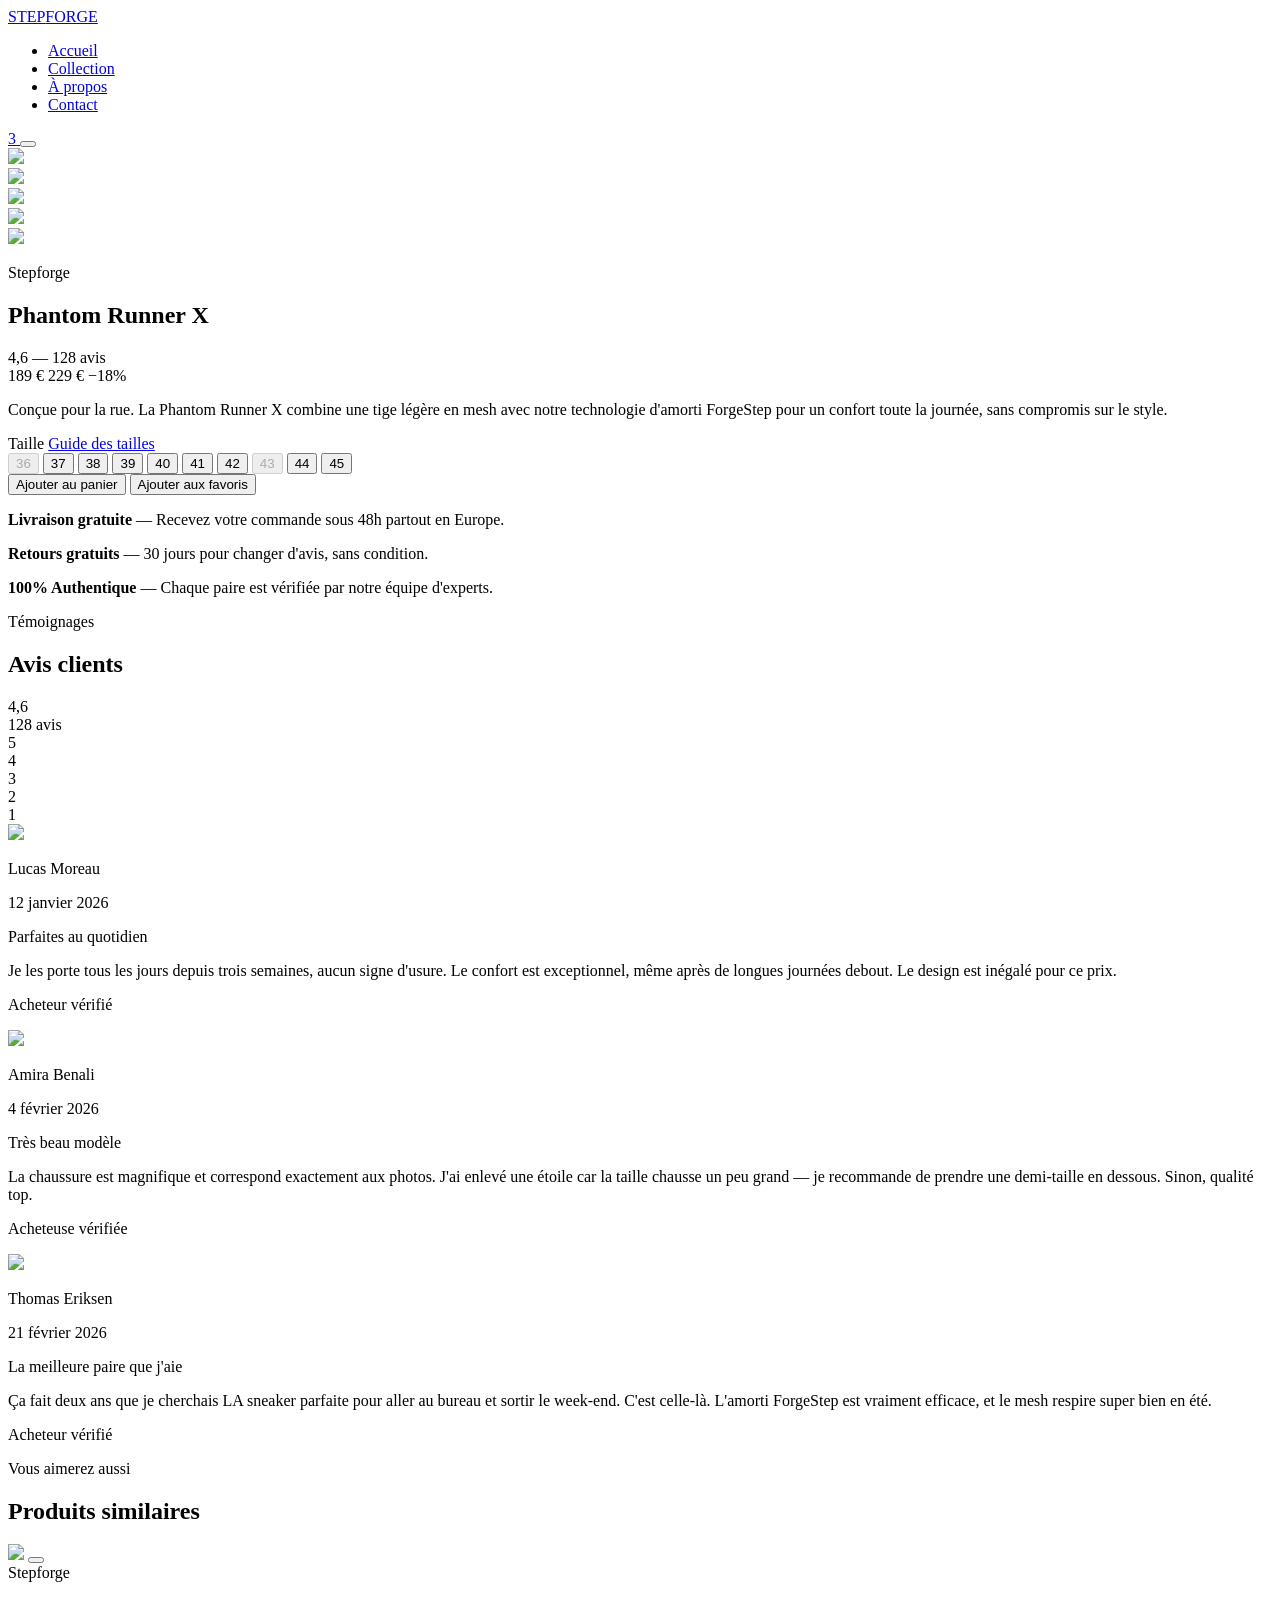
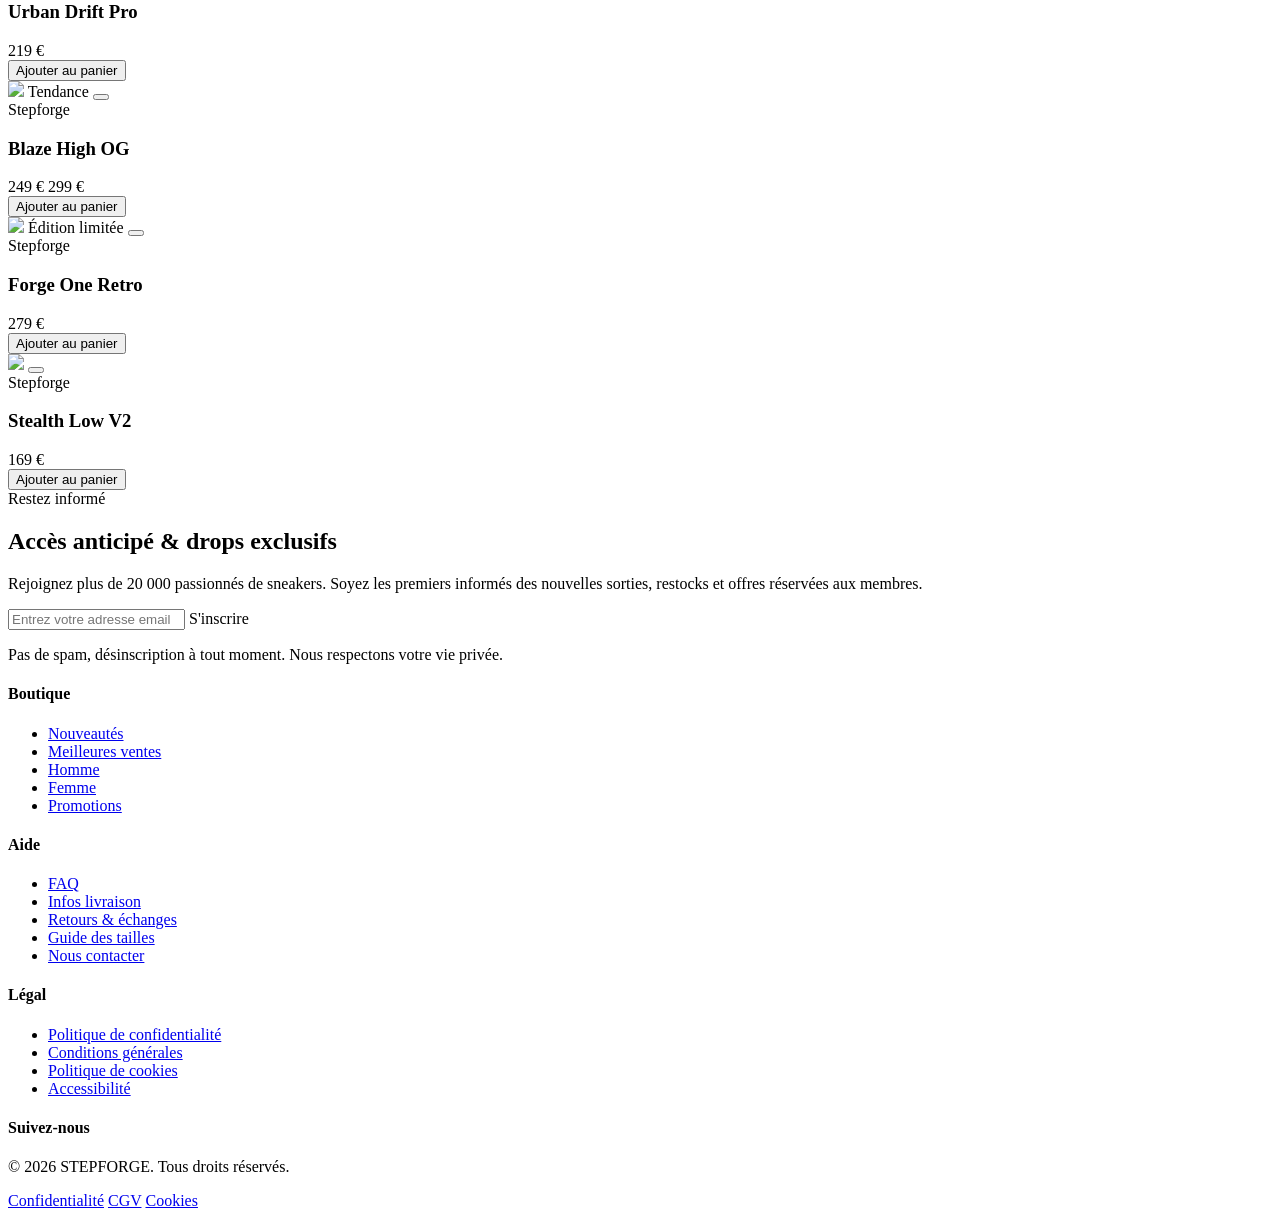
==== product.html @ 071e8141 "initialization" ====
<!doctype html>
<html>
  <head>
    <meta charset="UTF-8" />
    <meta name="viewport" content="width=device-width, initial-scale=1.0" />
    <title>STEPFORGE — Phantom Runner X</title>

    <!-- Ionicons -->
    <script
      type="module"
      src="https://unpkg.com/ionicons@7.1.0/dist/ionicons/ionicons.esm.js"
    ></script>
    <script
      nomodule
      src="https://unpkg.com/ionicons@7.1.0/dist/ionicons/ionicons.js"
    ></script>

    <link rel="stylesheet" href="assets/css/style.css" />
    <link rel="stylesheet" href="assets/css/pages/product.css" />
  </head>
  <body>
    <!-- ==========================================
       NAVBAR
    =========================================== -->
    <nav class="navbar" id="haut">
      <div class="container">
        <a href="index.html" class="navbar__logo">STEP<span>FORGE</span></a>

        <ul class="navbar__links">
          <li><a href="index.html">Accueil</a></li>
          <li><a href="shop.html">Collection</a></li>
          <li><a href="index.html#a-propos">&Agrave; propos</a></li>
          <li><a href="index.html#contact">Contact</a></li>
        </ul>

        <div class="navbar__actions">
          <a href="#" class="navbar__cart">
            <ion-icon name="bag-handle-outline"></ion-icon>
            <span class="navbar__cart-badge">3</span>
          </a>
          <button class="navbar__burger">
            <ion-icon name="menu-outline"></ion-icon>
          </button>
        </div>
      </div>
    </nav>

    <!-- ==========================================
       PRODUCT DETAIL
    =========================================== -->
    <section class="product-detail">
      <div class="container">
        <div class="product-detail__inner">
          <!-- Galerie -->
          <div class="product-gallery">
            <div class="product-gallery__main">
              <img
                class="placeholder-img"
                src="https://images.unsplash.com/photo-1542291026-7eec264c27ff?w=800&h=800&fit=crop&q=80"

              />
            </div>
            <div class="product-gallery__thumbs">
              <div
                class="product-gallery__thumb product-gallery__thumb--active"
              >
                <img
                  class="placeholder-img"
                  src="https://images.unsplash.com/photo-1542291026-7eec264c27ff?w=200&h=200&fit=crop&q=80"

                />
              </div>
              <div class="product-gallery__thumb">
                <img
                  class="placeholder-img"
                  src="https://images.unsplash.com/photo-1595950653106-6c9ebd614d3a?w=200&h=200&fit=crop&q=80"

                />
              </div>
              <div class="product-gallery__thumb">
                <img
                  class="placeholder-img"
                  src="https://images.unsplash.com/photo-1600185365926-3a2ce3cdb9eb?w=200&h=200&fit=crop&q=80"

                />
              </div>
              <div class="product-gallery__thumb">
                <img
                  class="placeholder-img"
                  src="https://images.unsplash.com/photo-1460353581641-37baddab0fa2?w=200&h=200&fit=crop&q=80"

                />
              </div>
            </div>
          </div>

          <!-- Infos produit -->
          <div class="product-info">
            <p class="product-info__brand">Stepforge</p>
            <h1 class="product-info__name">Phantom Runner X</h1>

            <div class="product-info__rating">
              <div class="product-info__stars">
                <ion-icon name="star"></ion-icon>
                <ion-icon name="star"></ion-icon>
                <ion-icon name="star"></ion-icon>
                <ion-icon name="star"></ion-icon>
                <ion-icon name="star-half-outline"></ion-icon>
              </div>
              <span class="product-info__rating-count"
                >4,6 &mdash; 128 avis</span
              >
            </div>

            <div class="product-info__price-block">
              <span class="product-info__price-current">189&nbsp;&euro;</span>
              <span class="product-info__price-old">229&nbsp;&euro;</span>
              <span class="product-info__price-badge">&minus;18%</span>
            </div>

            <p class="product-info__desc">
              Con&ccedil;ue pour la rue. La Phantom Runner X combine une tige
              l&eacute;g&egrave;re en mesh avec notre technologie d'amorti
              ForgeStep pour un confort toute la journ&eacute;e, sans compromis
              sur le style.
            </p>

            <!-- Sélecteur de taille -->
            <div class="size-selector">
              <div class="size-selector__label">
                <span>Taille</span>
                <a href="#">Guide des tailles</a>
              </div>
              <div class="size-selector__grid">
                <button
                  class="size-selector__btn size-selector__btn--unavailable"
                  disabled
                >
                  36
                </button>
                <button class="size-selector__btn">37</button>
                <button class="size-selector__btn">38</button>
                <button class="size-selector__btn size-selector__btn--active">
                  39
                </button>
                <button class="size-selector__btn">40</button>
                <button class="size-selector__btn">41</button>
                <button class="size-selector__btn">42</button>
                <button
                  class="size-selector__btn size-selector__btn--unavailable"
                  disabled
                >
                  43
                </button>
                <button class="size-selector__btn">44</button>
                <button class="size-selector__btn">45</button>
              </div>
            </div>

            <!-- Actions -->
            <div class="product-actions">
              <button class="btn btn--primary">
                <ion-icon name="bag-add-outline"></ion-icon>
                Ajouter au panier
              </button>
              <button class="product-actions__wishlist">
                <ion-icon name="heart-outline"></ion-icon>
                Ajouter aux favoris
              </button>
            </div>

            <!-- Méta (livraison, retours) -->
            <div class="product-meta">
              <div class="product-meta__item">
                <ion-icon name="rocket-outline"></ion-icon>
                <p class="product-meta__text">
                  <strong>Livraison gratuite</strong> — Recevez votre commande
                  sous 48h partout en Europe.
                </p>
              </div>
              <div class="product-meta__item">
                <ion-icon name="refresh-outline"></ion-icon>
                <p class="product-meta__text">
                  <strong>Retours gratuits</strong> — 30 jours pour changer
                  d'avis, sans condition.
                </p>
              </div>
              <div class="product-meta__item">
                <ion-icon name="shield-checkmark-outline"></ion-icon>
                <p class="product-meta__text">
                  <strong>100% Authentique</strong> — Chaque paire est
                  v&eacute;rifi&eacute;e par notre &eacute;quipe d'experts.
                </p>
              </div>
            </div>
          </div>
        </div>
      </div>
    </section>

    <!-- ==========================================
       AVIS CLIENTS
    =========================================== -->
    <section class="reviews">
      <div class="container">
        <div class="reviews__header">
          <span class="section-label">T&eacute;moignages</span>
          <h2 class="section-title">Avis clients</h2>
        </div>

        <!-- Résumé des avis -->
        <div class="reviews__summary">
          <div class="reviews__score">
            <span class="reviews__score-number">4,6</span>
            <div class="reviews__score-stars">
              <ion-icon name="star"></ion-icon>
              <ion-icon name="star"></ion-icon>
              <ion-icon name="star"></ion-icon>
              <ion-icon name="star"></ion-icon>
              <ion-icon name="star-half-outline"></ion-icon>
            </div>
            <span class="reviews__score-count">128 avis</span>
          </div>

          <div class="reviews__bars">
            <div class="reviews__bar-row">
              <span class="reviews__bar-label">5</span>
              <div class="reviews__bar-track">
                <div class="reviews__bar-fill" style="width: 68%"></div>
              </div>
            </div>
            <div class="reviews__bar-row">
              <span class="reviews__bar-label">4</span>
              <div class="reviews__bar-track">
                <div class="reviews__bar-fill" style="width: 20%"></div>
              </div>
            </div>
            <div class="reviews__bar-row">
              <span class="reviews__bar-label">3</span>
              <div class="reviews__bar-track">
                <div class="reviews__bar-fill" style="width: 7%"></div>
              </div>
            </div>
            <div class="reviews__bar-row">
              <span class="reviews__bar-label">2</span>
              <div class="reviews__bar-track">
                <div class="reviews__bar-fill" style="width: 3%"></div>
              </div>
            </div>
            <div class="reviews__bar-row">
              <span class="reviews__bar-label">1</span>
              <div class="reviews__bar-track">
                <div class="reviews__bar-fill" style="width: 2%"></div>
              </div>
            </div>
          </div>
        </div>

        <!-- Grille des avis -->
        <div class="reviews__grid">
          <!-- Avis 1 -->
          <article class="review-card">
            <div class="review-card__header">
              <div class="review-card__author">
                <div class="review-card__avatar">
                  <img
                    class="placeholder-img"
                    src="https://images.unsplash.com/photo-1507003211169-0a1dd7228f2d?w=96&h=96&fit=crop&crop=face&q=80"

                  />
                </div>
                <div>
                  <p class="review-card__name">Lucas Moreau</p>
                  <p class="review-card__date">12 janvier 2026</p>
                </div>
              </div>
              <div class="review-card__stars">
                <ion-icon name="star"></ion-icon>
                <ion-icon name="star"></ion-icon>
                <ion-icon name="star"></ion-icon>
                <ion-icon name="star"></ion-icon>
                <ion-icon name="star"></ion-icon>
              </div>
            </div>
            <p class="review-card__title">Parfaites au quotidien</p>
            <p class="review-card__body">
              Je les porte tous les jours depuis trois semaines, aucun signe
              d'usure. Le confort est exceptionnel, m&ecirc;me apr&egrave;s de
              longues journ&eacute;es debout. Le design est
              in&eacute;gal&eacute; pour ce prix.
            </p>
            <p class="review-card__verified">
              <ion-icon name="checkmark-circle-outline"></ion-icon>
              Acheteur v&eacute;rifi&eacute;
            </p>
          </article>

          <!-- Avis 2 -->
          <article class="review-card">
            <div class="review-card__header">
              <div class="review-card__author">
                <div class="review-card__avatar">
                  <img
                    class="placeholder-img"
                    src="https://images.unsplash.com/photo-1494790108377-be9c29b29330?w=96&h=96&fit=crop&crop=face&q=80"

                  />
                </div>
                <div>
                  <p class="review-card__name">Amira Benali</p>
                  <p class="review-card__date">4 f&eacute;vrier 2026</p>
                </div>
              </div>
              <div class="review-card__stars">
                <ion-icon name="star"></ion-icon>
                <ion-icon name="star"></ion-icon>
                <ion-icon name="star"></ion-icon>
                <ion-icon name="star"></ion-icon>
                <ion-icon name="star-outline"></ion-icon>
              </div>
            </div>
            <p class="review-card__title">Tr&egrave;s beau mod&egrave;le</p>
            <p class="review-card__body">
              La chaussure est magnifique et correspond exactement aux photos.
              J'ai enlev&eacute; une &eacute;toile car la taille chausse un peu
              grand &mdash; je recommande de prendre une demi-taille en dessous.
              Sinon, qualit&eacute; top.
            </p>
            <p class="review-card__verified">
              <ion-icon name="checkmark-circle-outline"></ion-icon>
              Acheteuse v&eacute;rifi&eacute;e
            </p>
          </article>

          <!-- Avis 3 -->
          <article class="review-card">
            <div class="review-card__header">
              <div class="review-card__author">
                <div class="review-card__avatar">
                  <img
                    class="placeholder-img"
                    src="https://images.unsplash.com/photo-1506794778202-cad84cf45f1d?w=96&h=96&fit=crop&crop=face&q=80"

                  />
                </div>
                <div>
                  <p class="review-card__name">Thomas Eriksen</p>
                  <p class="review-card__date">21 f&eacute;vrier 2026</p>
                </div>
              </div>
              <div class="review-card__stars">
                <ion-icon name="star"></ion-icon>
                <ion-icon name="star"></ion-icon>
                <ion-icon name="star"></ion-icon>
                <ion-icon name="star"></ion-icon>
                <ion-icon name="star"></ion-icon>
              </div>
            </div>
            <p class="review-card__title">La meilleure paire que j'aie</p>
            <p class="review-card__body">
              &Ccedil;a fait deux ans que je cherchais LA sneaker parfaite pour
              aller au bureau et sortir le week-end. C'est celle-l&agrave;.
              L'amorti ForgeStep est vraiment efficace, et le mesh respire super
              bien en &eacute;t&eacute;.
            </p>
            <p class="review-card__verified">
              <ion-icon name="checkmark-circle-outline"></ion-icon>
              Acheteur v&eacute;rifi&eacute;
            </p>
          </article>
        </div>
      </div>
    </section>

    <!-- ==========================================
       PRODUITS LIÉS
    =========================================== -->
    <section class="related">
      <div class="container">
        <div class="related__header">
          <span class="section-label">Vous aimerez aussi</span>
          <h2 class="section-title">Produits similaires</h2>
        </div>

        <div class="related__grid">
          <article class="product-card">
            <div class="product-card__image">
              <img
                class="placeholder-img"
                src="https://images.unsplash.com/photo-1595950653106-6c9ebd614d3a?w=400&h=400&fit=crop&q=80"

              />
              <button class="product-card__wishlist">
                <ion-icon name="heart-outline"></ion-icon>
              </button>
            </div>
            <div class="product-card__body">
              <span class="product-card__brand">Stepforge</span>
              <h3 class="product-card__name">Urban Drift Pro</h3>
              <div class="product-card__price">
                <span class="product-card__price-current">219&nbsp;&euro;</span>
              </div>
              <button class="product-card__btn">
                <ion-icon name="bag-add-outline"></ion-icon>
                Ajouter au panier
              </button>
            </div>
          </article>

          <article class="product-card">
            <div class="product-card__image">
              <img
                class="placeholder-img"
                src="https://images.unsplash.com/photo-1600185365926-3a2ce3cdb9eb?w=400&h=400&fit=crop&q=80"

              />
              <span class="product-card__tag">Tendance</span>
              <button class="product-card__wishlist">
                <ion-icon name="heart-outline"></ion-icon>
              </button>
            </div>
            <div class="product-card__body">
              <span class="product-card__brand">Stepforge</span>
              <h3 class="product-card__name">Blaze High OG</h3>
              <div class="product-card__price">
                <span class="product-card__price-current">249&nbsp;&euro;</span>
                <span class="product-card__price-old">299&nbsp;&euro;</span>
              </div>
              <button class="product-card__btn">
                <ion-icon name="bag-add-outline"></ion-icon>
                Ajouter au panier
              </button>
            </div>
          </article>

          <article class="product-card">
            <div class="product-card__image">
              <img
                class="placeholder-img"
                src="https://images.unsplash.com/photo-1608231387042-66d1773070a5?w=400&h=400&fit=crop&q=80"

              />
              <span class="product-card__tag"
                >&Eacute;dition limit&eacute;e</span
              >
              <button class="product-card__wishlist">
                <ion-icon name="heart-outline"></ion-icon>
              </button>
            </div>
            <div class="product-card__body">
              <span class="product-card__brand">Stepforge</span>
              <h3 class="product-card__name">Forge One Retro</h3>
              <div class="product-card__price">
                <span class="product-card__price-current">279&nbsp;&euro;</span>
              </div>
              <button class="product-card__btn">
                <ion-icon name="bag-add-outline"></ion-icon>
                Ajouter au panier
              </button>
            </div>
          </article>

          <article class="product-card">
            <div class="product-card__image">
              <img
                class="placeholder-img"
                src="https://images.unsplash.com/photo-1549298916-b41d501d3772?w=400&h=400&fit=crop&q=80"

              />
              <button class="product-card__wishlist">
                <ion-icon name="heart-outline"></ion-icon>
              </button>
            </div>
            <div class="product-card__body">
              <span class="product-card__brand">Stepforge</span>
              <h3 class="product-card__name">Stealth Low V2</h3>
              <div class="product-card__price">
                <span class="product-card__price-current">169&nbsp;&euro;</span>
              </div>
              <button class="product-card__btn">
                <ion-icon name="bag-add-outline"></ion-icon>
                Ajouter au panier
              </button>
            </div>
          </article>
        </div>
      </div>
    </section>

    <!-- ==========================================
       NEWSLETTER
    =========================================== -->
    <section class="newsletter" id="contact">
      <div class="container">
        <div class="newsletter__inner">
          <span class="section-label">Restez inform&eacute;</span>
          <h2 class="newsletter__title">
            Acc&egrave;s anticip&eacute; &amp; drops exclusifs
          </h2>
          <p class="newsletter__text">
            Rejoignez plus de 20&nbsp;000 passionn&eacute;s de sneakers. Soyez
            les premiers inform&eacute;s des nouvelles sorties, restocks et
            offres r&eacute;serv&eacute;es aux membres.
          </p>
          <form class="newsletter__form" action="#" method="post">
            <input
              class="newsletter__input"
              placeholder="Entrez votre adresse email"
              required
            />
            <buttonclass="btn btn--primary newsletter__btn">
              S'inscrire
              <ion-icon name="arrow-forward-outline"></ion-icon>
            </button>
          </form>
          <p class="newsletter__disclaimer">
            Pas de spam, d&eacute;sinscription &agrave; tout moment. Nous
            respectons votre vie priv&eacute;e.
          </p>
        </div>
      </div>
    </section>

    <!-- ==========================================
       FOOTER
    =========================================== -->
    <footer class="footer">
      <div class="container">
        <div class="footer__grid">
          <div class="footer__col">
            <h4 class="footer__col-title">Boutique</h4>
            <ul class="footer__links">
              <li><a href="#">Nouveaut&eacute;s</a></li>
              <li><a href="#">Meilleures ventes</a></li>
              <li><a href="#">Homme</a></li>
              <li><a href="#">Femme</a></li>
              <li><a href="#">Promotions</a></li>
            </ul>
          </div>

          <div class="footer__col">
            <h4 class="footer__col-title">Aide</h4>
            <ul class="footer__links">
              <li><a href="#">FAQ</a></li>
              <li><a href="#">Infos livraison</a></li>
              <li><a href="#">Retours &amp; &eacute;changes</a></li>
              <li><a href="#">Guide des tailles</a></li>
              <li><a href="#">Nous contacter</a></li>
            </ul>
          </div>

          <div class="footer__col">
            <h4 class="footer__col-title">L&eacute;gal</h4>
            <ul class="footer__links">
              <li><a href="#">Politique de confidentialit&eacute;</a></li>
              <li><a href="#">Conditions g&eacute;n&eacute;rales</a></li>
              <li><a href="#">Politique de cookies</a></li>
              <li><a href="#">Accessibilit&eacute;</a></li>
            </ul>
          </div>

          <div class="footer__col">
            <h4 class="footer__col-title">Suivez-nous</h4>
            <div class="footer__social">
              <a href="#">
                <ion-icon name="logo-instagram"></ion-icon>
              </a>
              <a href="#">
                <ion-icon name="logo-twitter"></ion-icon>
              </a>
              <a href="#">
                <ion-icon name="logo-tiktok"></ion-icon>
              </a>
              <a href="#">
                <ion-icon name="logo-youtube"></ion-icon>
              </a>
            </div>
          </div>
        </div>

        <div class="footer__bottom">
          <p class="footer__copyright">
            &copy; 2026 STEPFORGE. Tous droits r&eacute;serv&eacute;s.
          </p>
          <div class="footer__bottom-links">
            <a href="#">Confidentialit&eacute;</a>
            <a href="#">CGV</a>
            <a href="#">Cookies</a>
          </div>
        </div>
      </div>
    </footer>
  </body>
</html>
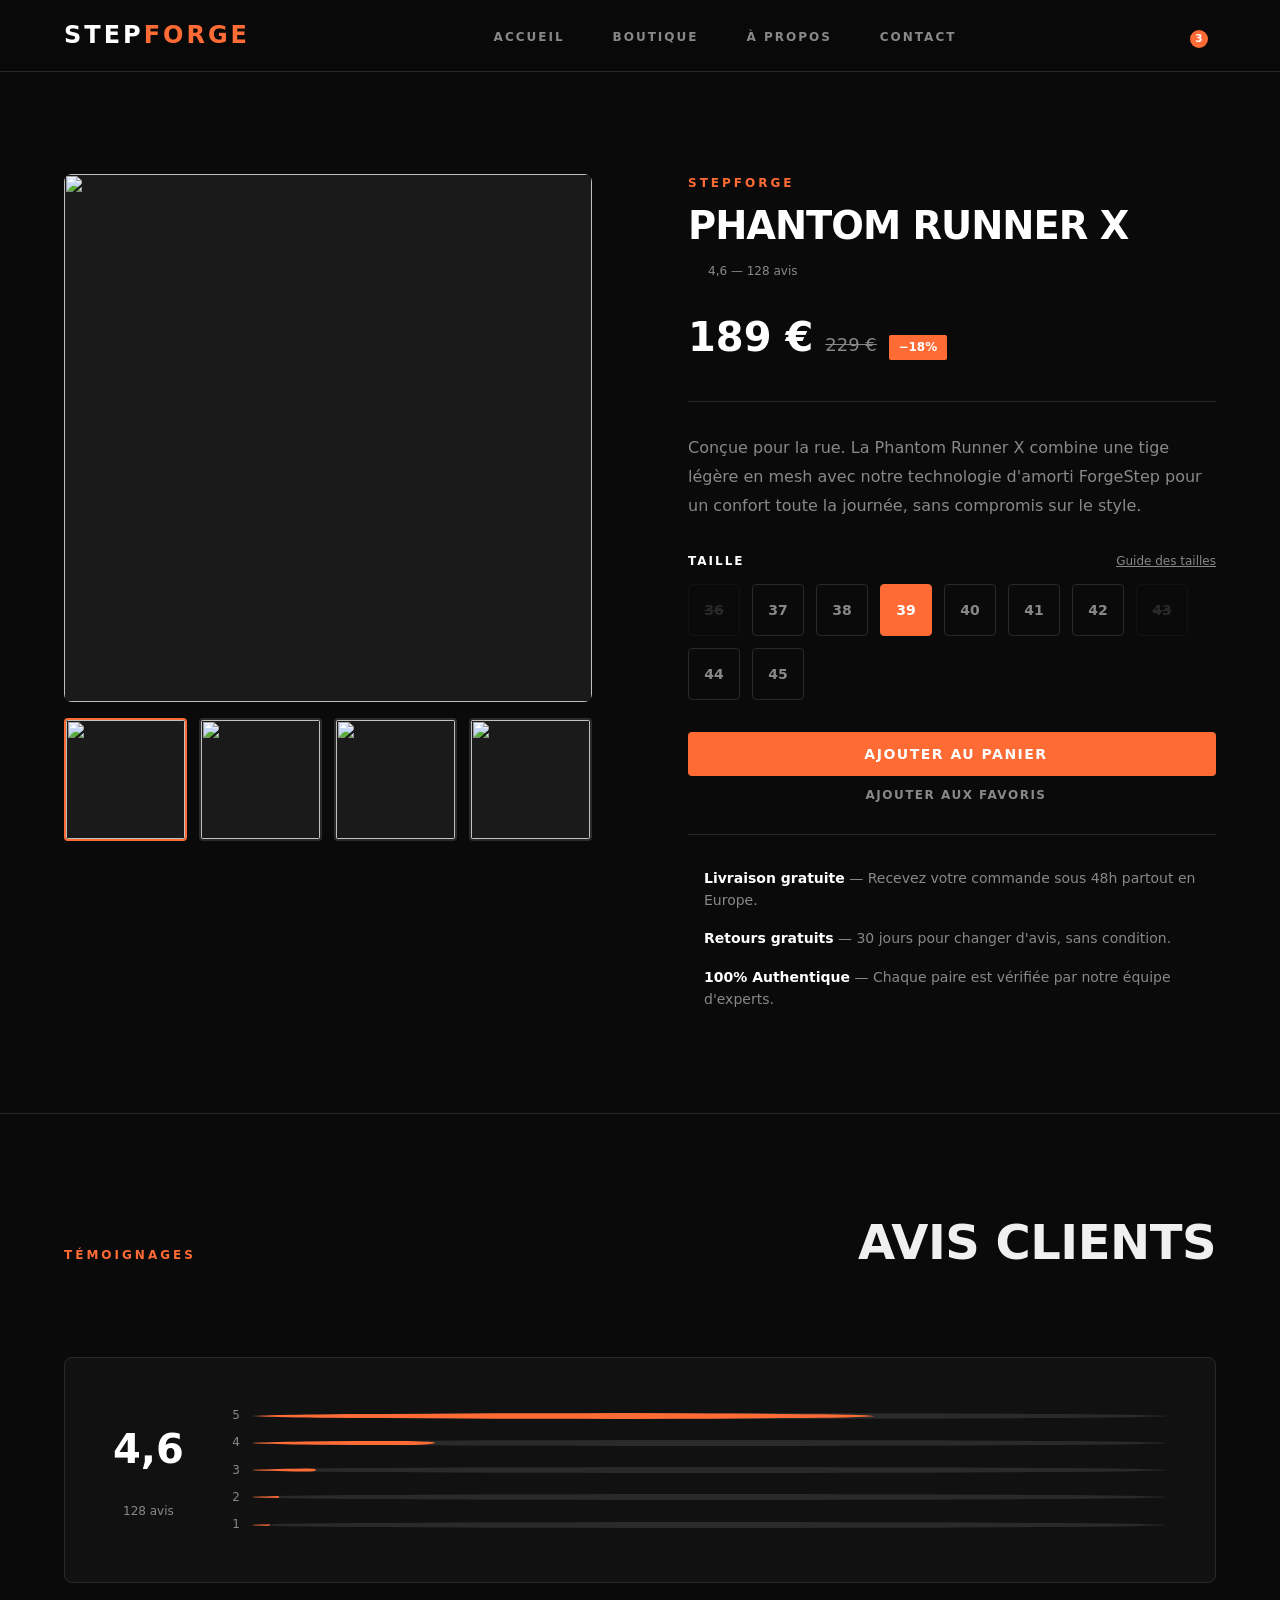
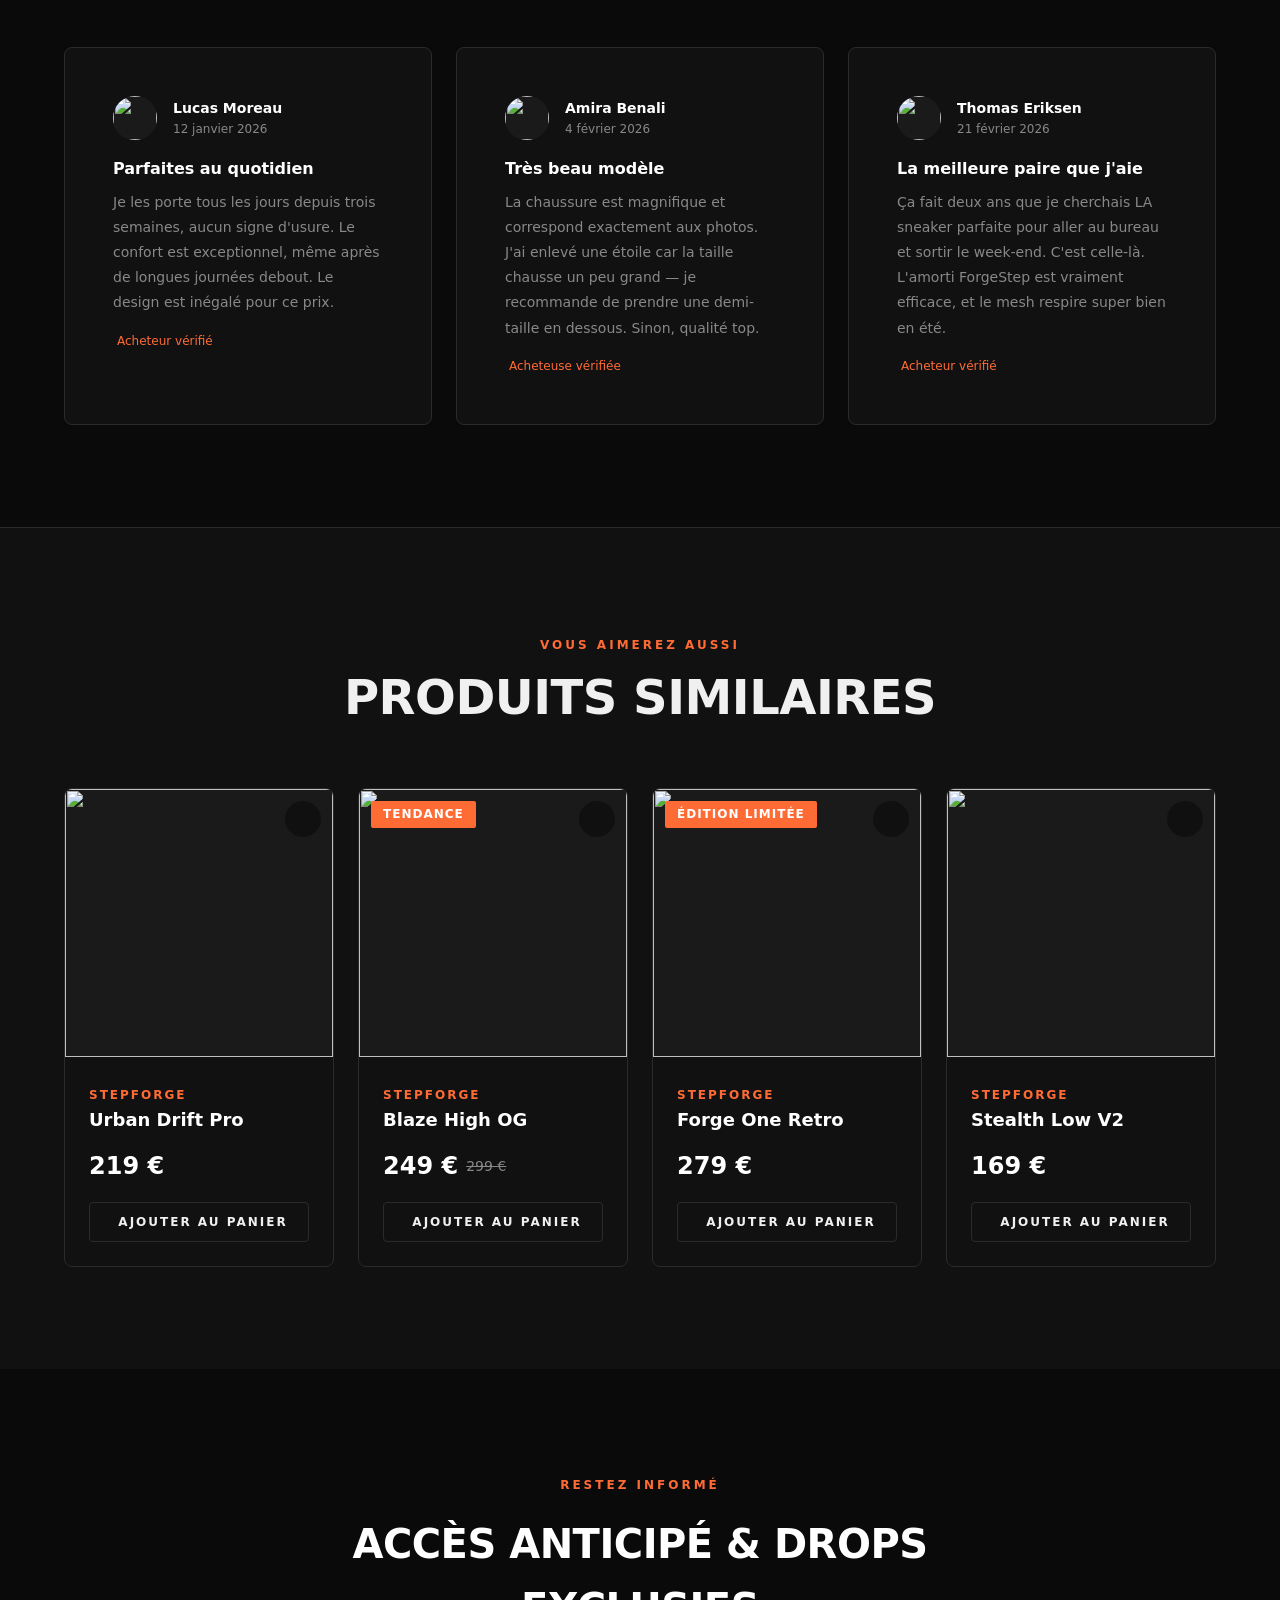
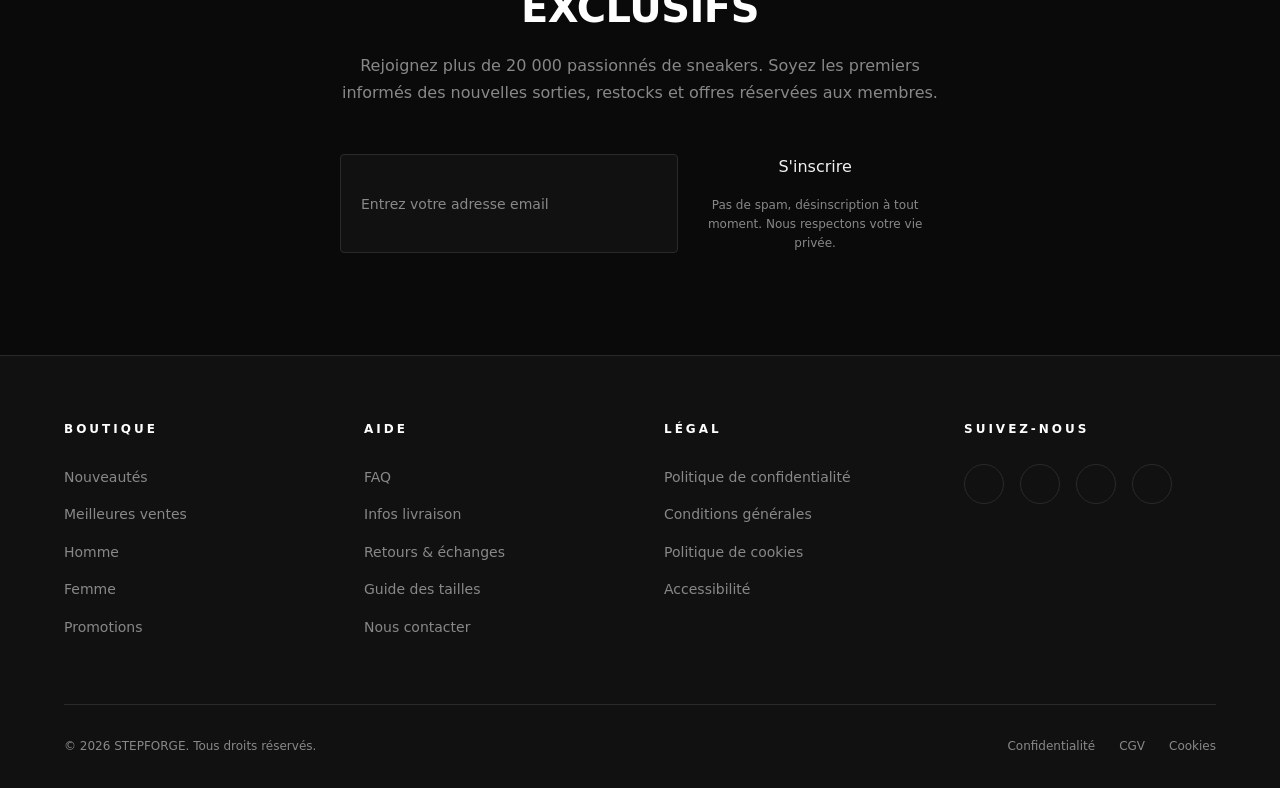
==== commit 540492cc: "finish" ====
--- a/product.html
+++ b/product.html
@@ -22,23 +22,23 @@
     <!-- ==========================================
        NAVBAR
     =========================================== -->
-    <nav class="navbar" id="haut">
+    <nav class="navbar" id="accueil">
       <div class="container">
-        <a href="index.html" class="navbar__logo">STEP<span>FORGE</span></a>
+        <a href="index.html" class="navbar__logo" role="button">STEP<span>FORGE</span></a>
 
         <ul class="navbar__links">
-          <li><a href="index.html">Accueil</a></li>
-          <li><a href="shop.html">Collection</a></li>
-          <li><a href="index.html#a-propos">&Agrave; propos</a></li>
-          <li><a href="index.html#contact">Contact</a></li>
+          <li><a href="index.html" role="link">Accueil</a></li>
+          <li><a href="shop.html" role="link">Boutique</a></li>
+          <li><a href="#a-propos" role="link">&Agrave; propos</a></li>
+          <li><a href="#contact" role="link">Contact</a></li>
         </ul>
 
         <div class="navbar__actions">
-          <a href="#" class="navbar__cart">
+          <a href="#" class="navbar__cart" aria-label="panier">
             <ion-icon name="bag-handle-outline"></ion-icon>
             <span class="navbar__cart-badge">3</span>
           </a>
-          <button class="navbar__burger">
+          <button class="navbar__burger" aria-label="menu burger">
             <ion-icon name="menu-outline"></ion-icon>
           </button>
         </div>
@@ -160,11 +160,11 @@
             <!-- Actions -->
             <div class="product-actions">
               <button class="btn btn--primary">
-                <ion-icon name="bag-add-outline"></ion-icon>
+                <ion-icon name="bag-add-outline" aria-label="panier"></ion-icon>
                 Ajouter au panier
               </button>
               <button class="product-actions__wishlist">
-                <ion-icon name="heart-outline"></ion-icon>
+                <ion-icon name="heart-outline" aria-label="like"></ion-icon>
                 Ajouter aux favoris
               </button>
             </div>
@@ -391,7 +391,7 @@
 
               />
               <button class="product-card__wishlist">
-                <ion-icon name="heart-outline"></ion-icon>
+                <ion-icon name="heart-outline" aria-label="like"></ion-icon>
               </button>
             </div>
             <div class="product-card__body">
@@ -401,7 +401,7 @@
                 <span class="product-card__price-current">219&nbsp;&euro;</span>
               </div>
               <button class="product-card__btn">
-                <ion-icon name="bag-add-outline"></ion-icon>
+                <ion-icon name="bag-add-outline" aria-label="panier"></ion-icon>
                 Ajouter au panier
               </button>
             </div>
@@ -416,7 +416,7 @@
               />
               <span class="product-card__tag">Tendance</span>
               <button class="product-card__wishlist">
-                <ion-icon name="heart-outline"></ion-icon>
+                <ion-icon name="heart-outline" aria-label="like"></ion-icon>
               </button>
             </div>
             <div class="product-card__body">
@@ -427,7 +427,7 @@
                 <span class="product-card__price-old">299&nbsp;&euro;</span>
               </div>
               <button class="product-card__btn">
-                <ion-icon name="bag-add-outline"></ion-icon>
+                <ion-icon name="bag-add-outline" aria-label="panier"></ion-icon>
                 Ajouter au panier
               </button>
             </div>
@@ -444,7 +444,7 @@
                 >&Eacute;dition limit&eacute;e</span
               >
               <button class="product-card__wishlist">
-                <ion-icon name="heart-outline"></ion-icon>
+                <ion-icon name="heart-outline" aria-label="like"></ion-icon>
               </button>
             </div>
             <div class="product-card__body">
@@ -454,7 +454,7 @@
                 <span class="product-card__price-current">279&nbsp;&euro;</span>
               </div>
               <button class="product-card__btn">
-                <ion-icon name="bag-add-outline"></ion-icon>
+                <ion-icon name="bag-add-outline" aria-label="panier"></ion-icon>
                 Ajouter au panier
               </button>
             </div>
@@ -468,7 +468,7 @@
 
               />
               <button class="product-card__wishlist">
-                <ion-icon name="heart-outline"></ion-icon>
+                <ion-icon name="heart-outline" aria-label="like"></ion-icon>
               </button>
             </div>
             <div class="product-card__body">
@@ -478,7 +478,7 @@
                 <span class="product-card__price-current">169&nbsp;&euro;</span>
               </div>
               <button class="product-card__btn">
-                <ion-icon name="bag-add-outline"></ion-icon>
+                <ion-icon name="bag-add-outline" aria-label="panier"></ion-icon>
                 Ajouter au panier
               </button>
             </div>
@@ -563,16 +563,16 @@
             <h4 class="footer__col-title">Suivez-nous</h4>
             <div class="footer__social">
               <a href="#">
-                <ion-icon name="logo-instagram"></ion-icon>
+                <ion-icon name="logo-instagram" aria-label="logo instagram"></ion-icon>
               </a>
               <a href="#">
-                <ion-icon name="logo-twitter"></ion-icon>
+                <ion-icon name="logo-twitter" aria-label="logo twitter"></ion-icon>
               </a>
               <a href="#">
-                <ion-icon name="logo-tiktok"></ion-icon>
+                <ion-icon name="logo-tiktok" aria-label="logo tiktok"></ion-icon>
               </a>
               <a href="#">
-                <ion-icon name="logo-youtube"></ion-icon>
+                <ion-icon name="logo-youtube" aria-label="logo youtube"></ion-icon>
               </a>
             </div>
           </div>
--- a/assets/css/style.css
+++ b/assets/css/style.css
@@ -0,0 +1,456 @@
+*,
+*::before,
+*::after {
+  margin: 0;
+  padding: 0;
+  box-sizing: border-box;
+}
+
+html {
+  scroll-behavior: smooth;
+  scroll-padding-top: 72px;
+}
+
+a {
+  text-decoration: none;
+  color: inherit;
+}
+
+ul,
+ol {
+  list-style: none;
+}
+
+img {
+  display: block;
+  max-width: 100%;
+}
+
+button,
+input {
+  font-family: inherit;
+  font-size: inherit;
+  border: none;
+  outline: none;
+  background: none;
+  color: inherit;
+}
+
+.btn {
+  display: inline-flex;
+  align-items: center;
+  justify-content: center;
+  gap: 0.5rem;
+  padding: 0.875rem 2rem;
+  font-size: 0.875rem;
+  font-weight: 700;
+  text-transform: uppercase;
+  letter-spacing: 1.5px;
+  border-radius: 4px;
+  cursor: pointer;
+  transition: background-color 0.2s ease, transform 0.2s ease;
+}
+.btn:hover {
+  transform: translateY(-2px);
+}
+.btn:active {
+  transform: translateY(0);
+}
+.btn--primary {
+  background-color: #ff6b35;
+  color: #ffffff;
+}
+.btn--primary:hover {
+  background-color: #e85a28;
+}
+.btn--outline {
+  background-color: transparent;
+  color: #ffffff;
+  border: 2px solid #ffffff;
+}
+.btn--outline:hover {
+  background-color: #ffffff;
+  color: #0a0a0a;
+}
+
+.navbar {
+  position: sticky;
+  top: 0;
+  z-index: 1000;
+  height: 72px;
+  background-color: rgba(10, 10, 10, 0.92);
+  backdrop-filter: blur(12px);
+  -webkit-backdrop-filter: blur(12px);
+  border-bottom: 1px solid #2a2a2a;
+}
+.navbar .container {
+  display: flex;
+  align-items: center;
+  justify-content: space-between;
+  height: 100%;
+}
+.navbar__logo {
+  font-size: 1.5rem;
+  font-weight: 900;
+  text-transform: uppercase;
+  letter-spacing: 3px;
+  color: #ffffff;
+  flex-shrink: 0;
+}
+.navbar__logo span {
+  color: #ff6b35;
+}
+.navbar__links {
+  display: none;
+  gap: 3rem;
+}
+.navbar__links a {
+  font-size: 0.75rem;
+  font-weight: 700;
+  text-transform: uppercase;
+  letter-spacing: 2px;
+  color: #888888;
+  transition: color 0.2s ease;
+  position: relative;
+}
+.navbar__links a::after {
+  content: "";
+  position: absolute;
+  bottom: -4px;
+  left: 0;
+  width: 0;
+  height: 2px;
+  background-color: #ff6b35;
+  transition: width 0.3s ease;
+}
+.navbar__links a:hover {
+  color: #ffffff;
+}
+.navbar__links a:hover::after {
+  width: 100%;
+}
+.navbar__actions {
+  display: flex;
+  align-items: center;
+  gap: 1rem;
+}
+.navbar__actions a,
+.navbar__actions button {
+  color: #888888;
+  font-size: 1.4rem;
+  display: flex;
+  align-items: center;
+  cursor: pointer;
+  transition: color 0.2s ease;
+}
+.navbar__actions a:hover,
+.navbar__actions button:hover {
+  color: #ffffff;
+}
+.navbar__cart {
+  position: relative;
+}
+.navbar__cart-badge {
+  position: absolute;
+  top: -6px;
+  right: -8px;
+  width: 18px;
+  height: 18px;
+  background-color: #ff6b35;
+  color: #ffffff;
+  font-size: 0.65rem;
+  font-weight: 700;
+  border-radius: 50%;
+  display: flex;
+  align-items: center;
+  justify-content: center;
+}
+.navbar__burger {
+  display: flex;
+}
+
+@media (min-width: 768px) {
+  .navbar__links {
+    display: flex;
+  }
+  .navbar__burger {
+    display: none;
+  }
+}
+.footer {
+  padding-top: 4rem;
+  padding-bottom: 2rem;
+  border-top: 1px solid #2a2a2a;
+  background-color: #111111;
+}
+.footer__grid {
+  display: grid;
+  grid-template-columns: 1fr;
+  gap: 3rem;
+  margin-bottom: 4rem;
+}
+.footer__col-title {
+  font-size: 0.75rem;
+  font-weight: 800;
+  text-transform: uppercase;
+  letter-spacing: 3px;
+  color: #ffffff;
+  margin-bottom: 1.5rem;
+}
+.footer__links {
+  display: flex;
+  flex-direction: column;
+  gap: 0.75rem;
+}
+.footer__links a {
+  font-size: 0.875rem;
+  color: #888888;
+  transition: color 0.2s ease;
+}
+.footer__links a:hover {
+  color: #ff6b35;
+}
+.footer__social {
+  display: flex;
+  gap: 1rem;
+}
+.footer__social a {
+  width: 40px;
+  height: 40px;
+  display: flex;
+  align-items: center;
+  justify-content: center;
+  border: 1px solid #2a2a2a;
+  border-radius: 50%;
+  color: #888888;
+  font-size: 1.2rem;
+  transition: color 0.2s ease, border-color 0.2s ease, background-color 0.2s ease;
+}
+.footer__social a:hover {
+  color: #ff6b35;
+  border-color: #ff6b35;
+  background-color: rgba(255, 107, 53, 0.08);
+}
+.footer__bottom {
+  padding-top: 2rem;
+  border-top: 1px solid #2a2a2a;
+  display: flex;
+  flex-direction: column;
+  align-items: center;
+  gap: 0.75rem;
+  text-align: center;
+}
+.footer__copyright {
+  font-size: 0.75rem;
+  color: #888888;
+}
+.footer__bottom-links {
+  display: flex;
+  gap: 1.5rem;
+}
+.footer__bottom-links a {
+  font-size: 0.75rem;
+  color: #888888;
+  transition: color 0.2s ease;
+}
+.footer__bottom-links a:hover {
+  color: #ff6b35;
+}
+
+@media (min-width: 768px) {
+  .footer__grid {
+    grid-template-columns: repeat(2, 1fr);
+  }
+  .footer__bottom {
+    flex-direction: row;
+    justify-content: space-between;
+  }
+}
+@media (min-width: 1200px) {
+  .footer__grid {
+    grid-template-columns: repeat(4, 1fr);
+  }
+}
+.collection {
+  padding-block: clamp(4rem, 8vw, 8rem);
+}
+.collection__header {
+  text-align: center;
+  margin-bottom: 4rem;
+}
+.collection__grid {
+  display: grid;
+  grid-template-columns: 1fr;
+  gap: 1.5rem;
+}
+@media (min-width: 768px) {
+  .collection__grid {
+    grid-template-columns: repeat(2, 1fr);
+  }
+}
+@media (min-width: 1200px) {
+  .collection__grid {
+    grid-template-columns: repeat(3, 1fr);
+  }
+}
+
+.product-card {
+  background-color: #111111;
+  border: 1px solid #2a2a2a;
+  border-radius: 8px;
+  overflow: hidden;
+  transition: transform 0.3s ease, border-color 0.3s ease, box-shadow 0.3s ease;
+}
+.product-card:hover {
+  transform: translateY(-8px);
+  border-color: #ff6b35;
+  box-shadow: 0 20px 40px rgba(0, 0, 0, 0.4);
+}
+.product-card__image {
+  aspect-ratio: 1;
+  position: relative;
+  overflow: hidden;
+  background-color: #2a2a2a;
+}
+.product-card__image .placeholder-img {
+  transition: transform 0.3s ease;
+}
+.product-card:hover .product-card__image .placeholder-img {
+  transform: scale(1.05);
+}
+.product-card__tag {
+  position: absolute;
+  top: 0.75rem;
+  left: 0.75rem;
+  padding: 0.25rem 0.75rem;
+  background-color: #ff6b35;
+  color: #ffffff;
+  font-size: 0.75rem;
+  font-weight: 700;
+  text-transform: uppercase;
+  letter-spacing: 1px;
+  border-radius: 2px;
+  z-index: 1;
+}
+.product-card__wishlist {
+  position: absolute;
+  top: 0.75rem;
+  right: 0.75rem;
+  width: 36px;
+  height: 36px;
+  background-color: rgba(10, 10, 10, 0.6);
+  border-radius: 50%;
+  display: flex;
+  align-items: center;
+  justify-content: center;
+  color: #888888;
+  cursor: pointer;
+  transition: color 0.2s ease, background-color 0.2s ease;
+  z-index: 1;
+}
+.product-card__wishlist:hover {
+  color: #ff6b35;
+  background-color: rgba(10, 10, 10, 0.8);
+}
+.product-card__body {
+  padding: 1.5rem;
+}
+.product-card__brand {
+  font-size: 0.75rem;
+  font-weight: 700;
+  text-transform: uppercase;
+  letter-spacing: 2px;
+  color: #ff6b35;
+  margin-bottom: 0.5rem;
+}
+.product-card__name {
+  font-size: 1.125rem;
+  font-weight: 700;
+  color: #ffffff;
+  margin-bottom: 0.75rem;
+}
+.product-card__price {
+  display: flex;
+  align-items: center;
+  gap: 0.5rem;
+  margin-bottom: 1rem;
+}
+.product-card__price-current {
+  font-size: 1.5rem;
+  font-weight: 800;
+  color: #ffffff;
+}
+.product-card__price-old {
+  font-size: 0.875rem;
+  color: #888888;
+  text-decoration: line-through;
+}
+.product-card__btn {
+  width: 100%;
+  padding: 0.75rem;
+  background-color: transparent;
+  border: 1px solid #2a2a2a;
+  color: #f0f0f0;
+  font-size: 0.75rem;
+  font-weight: 700;
+  text-transform: uppercase;
+  letter-spacing: 2px;
+  border-radius: 4px;
+  cursor: pointer;
+  transition: background-color 0.2s ease, border-color 0.2s ease, color 0.2s ease;
+  display: flex;
+  align-items: center;
+  justify-content: center;
+  gap: 0.5rem;
+}
+.product-card__btn:hover {
+  background-color: #ff6b35;
+  border-color: #ff6b35;
+  color: #ffffff;
+}
+
+body {
+  font-family: "Segoe UI", system-ui, -apple-system, sans-serif;
+  font-size: 1rem;
+  line-height: 1.6;
+  color: #f0f0f0;
+  background-color: #0a0a0a;
+  -webkit-font-smoothing: antialiased;
+  -moz-osx-font-smoothing: grayscale;
+}
+
+.container {
+  width: 100%;
+  max-width: 1200px;
+  margin-inline: auto;
+  padding-inline: 1.5rem;
+}
+
+.section-label {
+  display: inline-block;
+  font-size: 0.75rem;
+  font-weight: 700;
+  text-transform: uppercase;
+  letter-spacing: 3px;
+  color: #ff6b35;
+  margin-bottom: 1rem;
+}
+
+.section-title {
+  font-size: clamp(1.75rem, 4vw, 3rem);
+  font-weight: 800;
+  text-transform: uppercase;
+  letter-spacing: -0.5px;
+  line-height: 1.1;
+  margin-bottom: 1.5rem;
+}
+
+.placeholder-img {
+  width: 100%;
+  height: 100%;
+  object-fit: cover;
+  display: block;
+  background-color: #1a1a1a;
+}
+
+/*# sourceMappingURL=style.css.map */
--- a/assets/css/pages/product.css
+++ b/assets/css/pages/product.css
@@ -0,0 +1,476 @@
+.newsletter {
+  padding-block: clamp(4rem, 8vw, 8rem);
+}
+.newsletter__inner {
+  text-align: center;
+  max-width: 600px;
+  margin-inline: auto;
+}
+.newsletter__title {
+  font-size: clamp(2rem, 3.5vw, 2.5rem);
+  font-weight: 900;
+  text-transform: uppercase;
+  letter-spacing: -0.5px;
+  color: #ffffff;
+  margin-bottom: 0.75rem;
+}
+.newsletter__text {
+  font-size: 1rem;
+  color: #888888;
+  margin-bottom: 3rem;
+  line-height: 1.7;
+}
+.newsletter__form {
+  display: flex;
+  flex-direction: column;
+  gap: 0.75rem;
+}
+.newsletter__input {
+  width: 100%;
+  padding: 1rem 1.25rem;
+  background-color: #111111;
+  border: 1px solid #2a2a2a;
+  border-radius: 4px;
+  color: #f0f0f0;
+  font-size: 0.875rem;
+  transition: border-color 0.2s ease;
+}
+.newsletter__input::placeholder {
+  color: #888888;
+}
+.newsletter__input:focus {
+  border-color: #ff6b35;
+}
+.newsletter__btn {
+  width: 100%;
+}
+.newsletter__disclaimer {
+  font-size: 0.75rem;
+  color: #888888;
+  margin-top: 1rem;
+}
+
+@media (min-width: 768px) {
+  .newsletter__form {
+    flex-direction: row;
+  }
+  .newsletter__btn {
+    width: auto;
+    flex-shrink: 0;
+  }
+}
+.product-detail {
+  padding-block: clamp(4rem, 8vw, 8rem);
+}
+.product-detail__inner {
+  display: grid;
+  grid-template-columns: 1fr;
+  gap: 4rem;
+  align-items: start;
+}
+
+.product-gallery {
+  display: flex;
+  flex-direction: column;
+  gap: 1rem;
+}
+.product-gallery__main {
+  aspect-ratio: 1;
+  border-radius: 8px;
+  overflow: hidden;
+  background-color: #2a2a2a;
+}
+.product-gallery__thumbs {
+  display: grid;
+  grid-template-columns: repeat(4, 1fr);
+  gap: 0.75rem;
+}
+.product-gallery__thumb {
+  aspect-ratio: 1;
+  border-radius: 4px;
+  overflow: hidden;
+  background-color: #2a2a2a;
+  border: 2px solid transparent;
+  cursor: pointer;
+  transition: border-color 0.2s ease;
+}
+.product-gallery__thumb--active {
+  border-color: #ff6b35;
+}
+.product-gallery__thumb:hover {
+  border-color: #ff6b35;
+}
+
+.product-info__brand {
+  font-size: 0.75rem;
+  font-weight: 700;
+  text-transform: uppercase;
+  letter-spacing: 3px;
+  color: #ff6b35;
+  margin-bottom: 0.75rem;
+}
+.product-info__name {
+  font-size: clamp(2rem, 3vw, 2.5rem);
+  font-weight: 900;
+  text-transform: uppercase;
+  letter-spacing: -1px;
+  line-height: 1.05;
+  color: #ffffff;
+  margin-bottom: 1rem;
+}
+.product-info__rating {
+  display: flex;
+  align-items: center;
+  gap: 0.75rem;
+  margin-bottom: 1.5rem;
+}
+.product-info__stars {
+  display: flex;
+  gap: 2px;
+}
+.product-info__stars ion-icon {
+  font-size: 1rem;
+  color: #ffd700;
+}
+.product-info__rating-count {
+  font-size: 0.75rem;
+  color: #888888;
+}
+.product-info__price-block {
+  display: flex;
+  align-items: baseline;
+  gap: 0.75rem;
+  margin-bottom: 2rem;
+  padding-bottom: 2rem;
+  border-bottom: 1px solid #2a2a2a;
+}
+.product-info__price-current {
+  font-size: 2.5rem;
+  font-weight: 900;
+  color: #ffffff;
+}
+.product-info__price-old {
+  font-size: 1.125rem;
+  color: #888888;
+  text-decoration: line-through;
+}
+.product-info__price-badge {
+  padding: 0.2rem 0.6rem;
+  background-color: #ff6b35;
+  color: #ffffff;
+  font-size: 0.75rem;
+  font-weight: 700;
+  border-radius: 2px;
+}
+.product-info__desc {
+  font-size: 1rem;
+  color: #888888;
+  line-height: 1.8;
+  margin-bottom: 2rem;
+}
+
+.size-selector {
+  margin-bottom: 2rem;
+}
+.size-selector__label {
+  display: flex;
+  justify-content: space-between;
+  align-items: center;
+  margin-bottom: 0.75rem;
+}
+.size-selector__label span {
+  font-size: 0.75rem;
+  font-weight: 700;
+  text-transform: uppercase;
+  letter-spacing: 2px;
+  color: #ffffff;
+}
+.size-selector__label a {
+  font-size: 0.75rem;
+  color: #888888;
+  text-decoration: underline;
+  transition: color 0.2s ease;
+}
+.size-selector__label a:hover {
+  color: #ff6b35;
+}
+.size-selector__grid {
+  display: flex;
+  flex-wrap: wrap;
+  gap: 0.75rem;
+}
+.size-selector__btn {
+  width: 52px;
+  height: 52px;
+  display: flex;
+  align-items: center;
+  justify-content: center;
+  border: 1px solid #2a2a2a;
+  border-radius: 4px;
+  font-size: 0.875rem;
+  font-weight: 700;
+  color: #888888;
+  cursor: pointer;
+  transition: border-color 0.2s ease, color 0.2s ease, background-color 0.2s ease;
+}
+.size-selector__btn:hover {
+  border-color: #ffffff;
+  color: #ffffff;
+}
+.size-selector__btn--active {
+  border-color: #ff6b35;
+  color: #ffffff;
+  background-color: #ff6b35;
+}
+.size-selector__btn--unavailable {
+  opacity: 0.25;
+  cursor: not-allowed;
+  text-decoration: line-through;
+}
+
+.product-actions {
+  display: flex;
+  flex-direction: column;
+  gap: 0.75rem;
+  margin-bottom: 2rem;
+}
+.product-actions__wishlist {
+  display: flex;
+  align-items: center;
+  justify-content: center;
+  gap: 0.5rem;
+  font-size: 0.75rem;
+  font-weight: 700;
+  text-transform: uppercase;
+  letter-spacing: 1.5px;
+  color: #888888;
+  cursor: pointer;
+  transition: color 0.2s ease;
+}
+.product-actions__wishlist ion-icon {
+  font-size: 1.2rem;
+}
+.product-actions__wishlist:hover {
+  color: #ff6b35;
+}
+
+.product-meta {
+  display: flex;
+  flex-direction: column;
+  gap: 1rem;
+  padding-top: 2rem;
+  border-top: 1px solid #2a2a2a;
+}
+.product-meta__item {
+  display: flex;
+  align-items: center;
+  gap: 1rem;
+}
+.product-meta__item ion-icon {
+  font-size: 1.4rem;
+  color: #ff6b35;
+  flex-shrink: 0;
+}
+.product-meta__text {
+  font-size: 0.875rem;
+  color: #888888;
+  line-height: 1.6;
+}
+.product-meta__text strong {
+  color: #ffffff;
+  font-weight: 700;
+}
+
+.reviews {
+  padding-block: clamp(4rem, 8vw, 8rem);
+  border-top: 1px solid #2a2a2a;
+}
+.reviews__header {
+  display: flex;
+  align-items: baseline;
+  justify-content: space-between;
+  margin-bottom: 4rem;
+  flex-wrap: wrap;
+  gap: 1rem;
+}
+.reviews__summary {
+  display: flex;
+  align-items: center;
+  gap: 1.5rem;
+  margin-bottom: 4rem;
+  padding: 3rem;
+  background-color: #111111;
+  border: 1px solid #2a2a2a;
+  border-radius: 8px;
+}
+.reviews__score {
+  text-align: center;
+  flex-shrink: 0;
+}
+.reviews__score-number {
+  font-size: 2.5rem;
+  font-weight: 900;
+  color: #ffffff;
+  display: block;
+}
+.reviews__score-stars {
+  display: flex;
+  gap: 2px;
+  justify-content: center;
+  margin-block: 0.5rem;
+}
+.reviews__score-stars ion-icon {
+  font-size: 0.9rem;
+  color: #ffd700;
+}
+.reviews__score-count {
+  font-size: 0.75rem;
+  color: #888888;
+}
+.reviews__bars {
+  flex: 1;
+  display: flex;
+  flex-direction: column;
+  gap: 0.5rem;
+}
+.reviews__bar-row {
+  display: flex;
+  align-items: center;
+  gap: 0.75rem;
+}
+.reviews__bar-label {
+  font-size: 0.75rem;
+  color: #888888;
+  width: 2rem;
+  text-align: right;
+  flex-shrink: 0;
+}
+.reviews__bar-track {
+  flex: 1;
+  height: 6px;
+  background-color: #2a2a2a;
+  border-radius: 50%;
+  overflow: hidden;
+}
+.reviews__bar-fill {
+  height: 100%;
+  background-color: #ff6b35;
+  border-radius: 50%;
+}
+.reviews__grid {
+  display: grid;
+  grid-template-columns: 1fr;
+  gap: 1.5rem;
+}
+
+.review-card {
+  background-color: #111111;
+  border: 1px solid #2a2a2a;
+  border-radius: 8px;
+  padding: 3rem;
+  transition: border-color 0.3s ease;
+}
+.review-card:hover {
+  border-color: #ff6b35;
+}
+.review-card__header {
+  display: flex;
+  align-items: center;
+  justify-content: space-between;
+  margin-bottom: 1rem;
+  flex-wrap: wrap;
+  gap: 0.75rem;
+}
+.review-card__author {
+  display: flex;
+  align-items: center;
+  gap: 1rem;
+}
+.review-card__avatar {
+  width: 44px;
+  height: 44px;
+  border-radius: 50%;
+  overflow: hidden;
+  background-color: #2a2a2a;
+  flex-shrink: 0;
+}
+.review-card__name {
+  font-size: 0.875rem;
+  font-weight: 700;
+  color: #ffffff;
+}
+.review-card__date {
+  font-size: 0.75rem;
+  color: #888888;
+}
+.review-card__stars {
+  display: flex;
+  gap: 2px;
+}
+.review-card__stars ion-icon {
+  font-size: 0.9rem;
+  color: #ffd700;
+}
+.review-card__title {
+  font-size: 1rem;
+  font-weight: 700;
+  color: #ffffff;
+  margin-bottom: 0.5rem;
+}
+.review-card__body {
+  font-size: 0.875rem;
+  color: #888888;
+  line-height: 1.8;
+}
+.review-card__verified {
+  display: flex;
+  align-items: center;
+  gap: 4px;
+  font-size: 0.75rem;
+  color: #ff6b35;
+  margin-top: 1rem;
+}
+.review-card__verified ion-icon {
+  font-size: 0.9rem;
+}
+
+.related {
+  padding-block: clamp(4rem, 8vw, 8rem);
+  border-top: 1px solid #2a2a2a;
+  background-color: #111111;
+}
+.related__header {
+  text-align: center;
+  margin-bottom: 4rem;
+}
+.related__grid {
+  display: grid;
+  grid-template-columns: 1fr;
+  gap: 1.5rem;
+}
+
+@media (min-width: 768px) {
+  .product-detail__inner {
+    grid-template-columns: 1fr 1fr;
+  }
+  .reviews__grid {
+    grid-template-columns: repeat(2, 1fr);
+  }
+  .related__grid {
+    grid-template-columns: repeat(2, 1fr);
+  }
+}
+@media (min-width: 1200px) {
+  .product-detail__inner {
+    grid-template-columns: 1fr 1fr;
+    gap: 6rem;
+  }
+  .reviews__grid {
+    grid-template-columns: repeat(3, 1fr);
+  }
+  .related__grid {
+    grid-template-columns: repeat(4, 1fr);
+  }
+}
+
+/*# sourceMappingURL=product.css.map */
